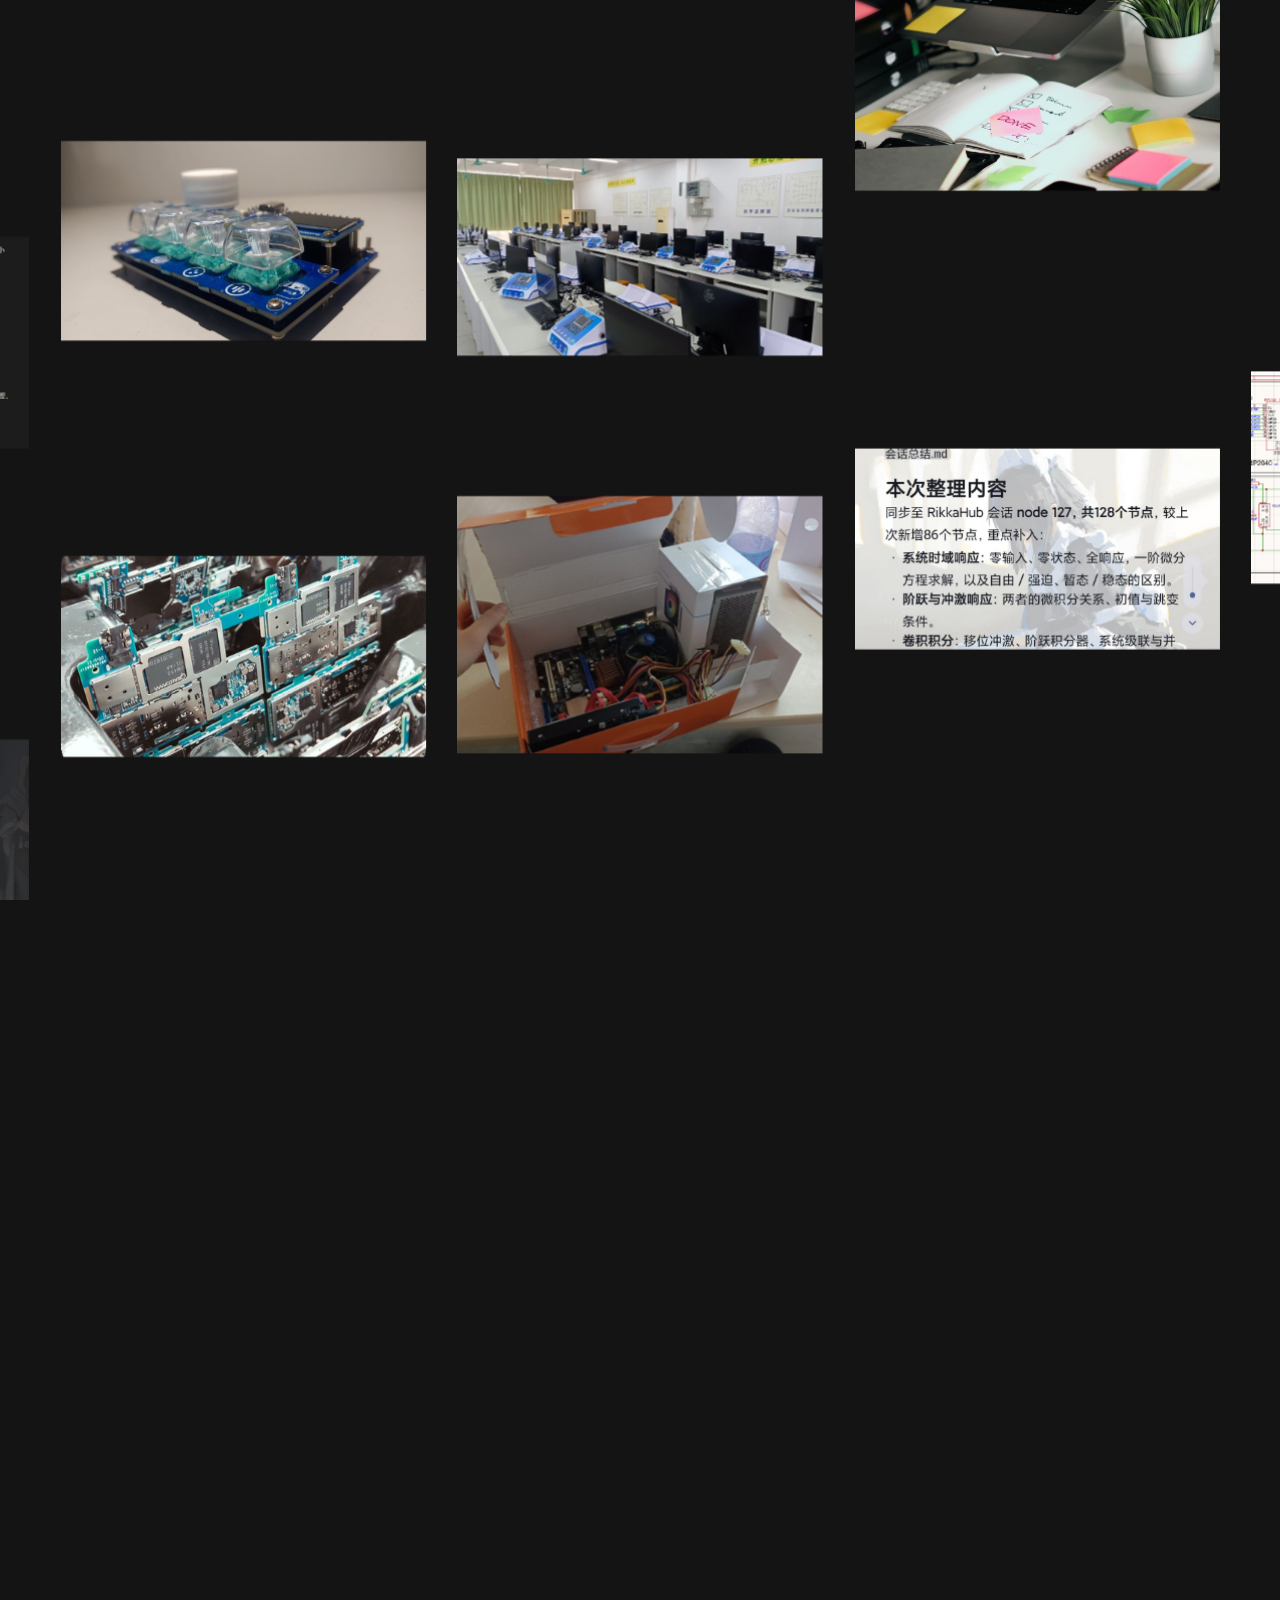
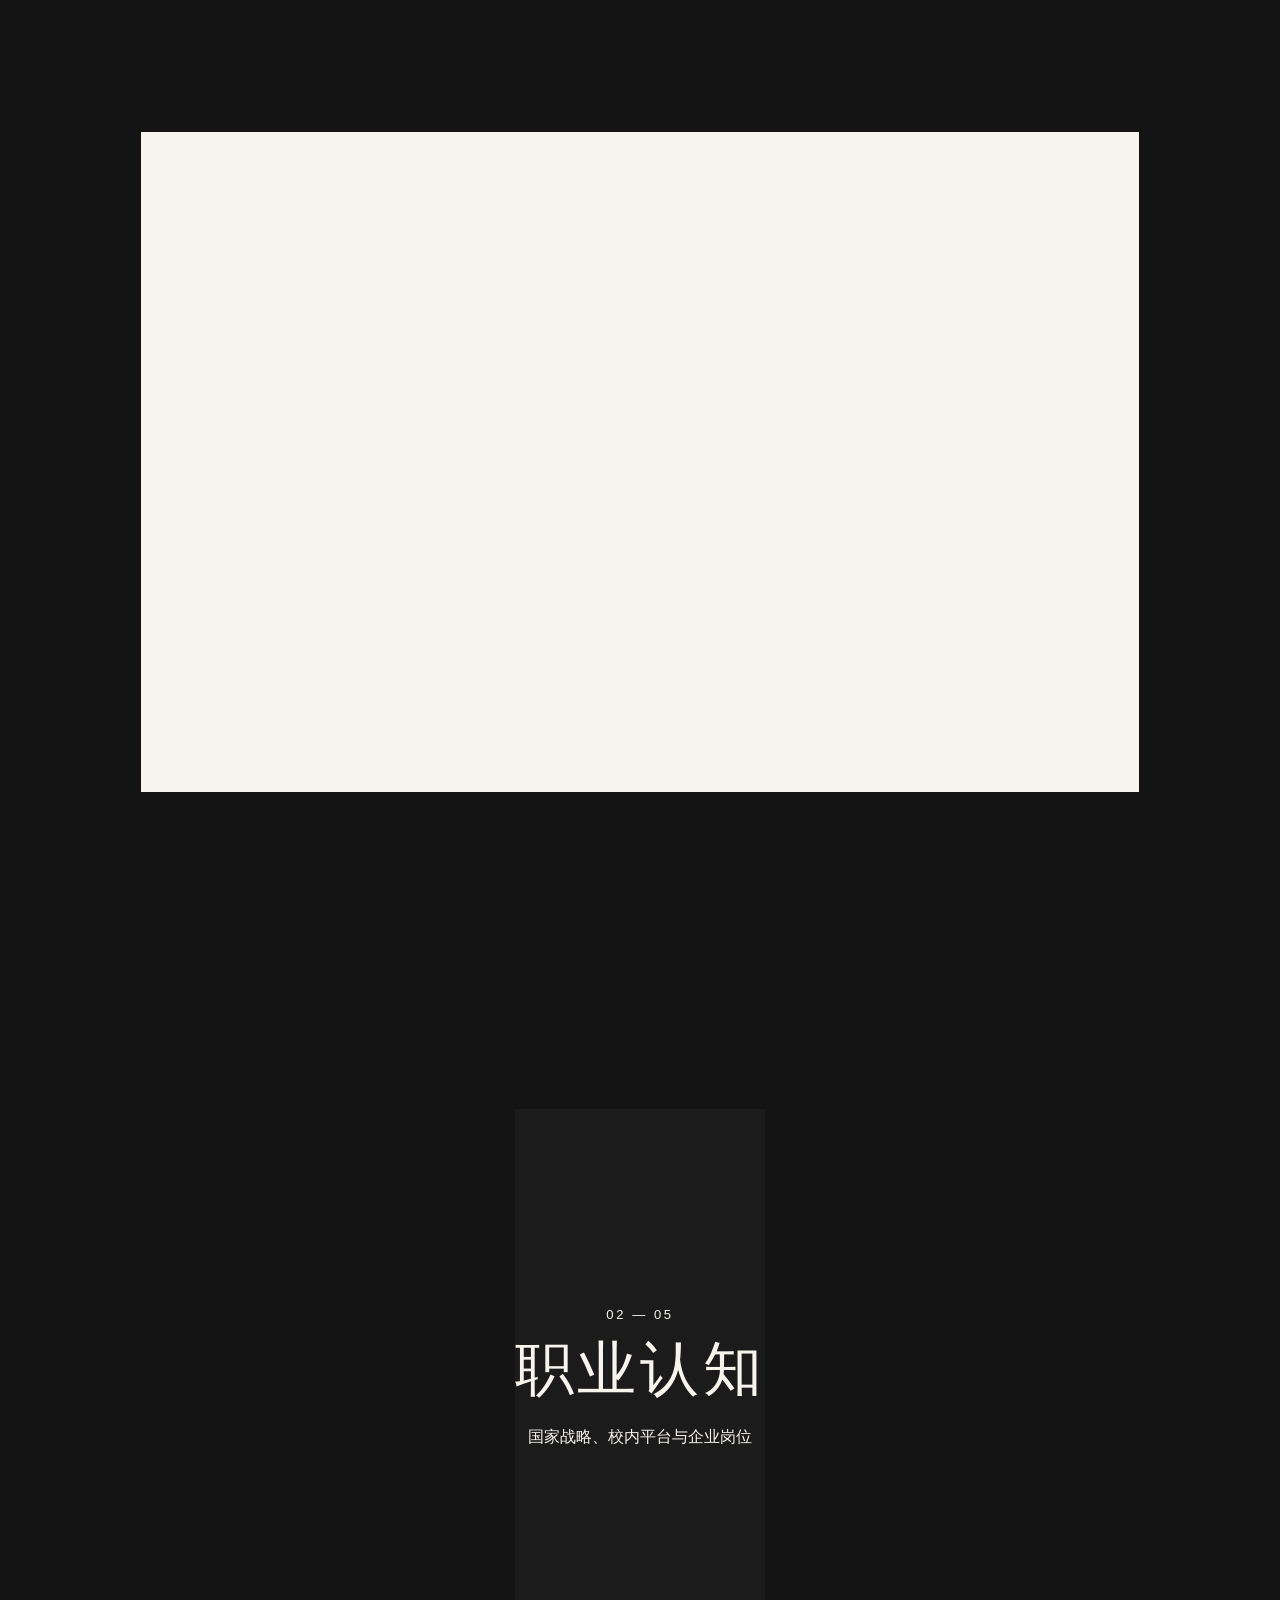
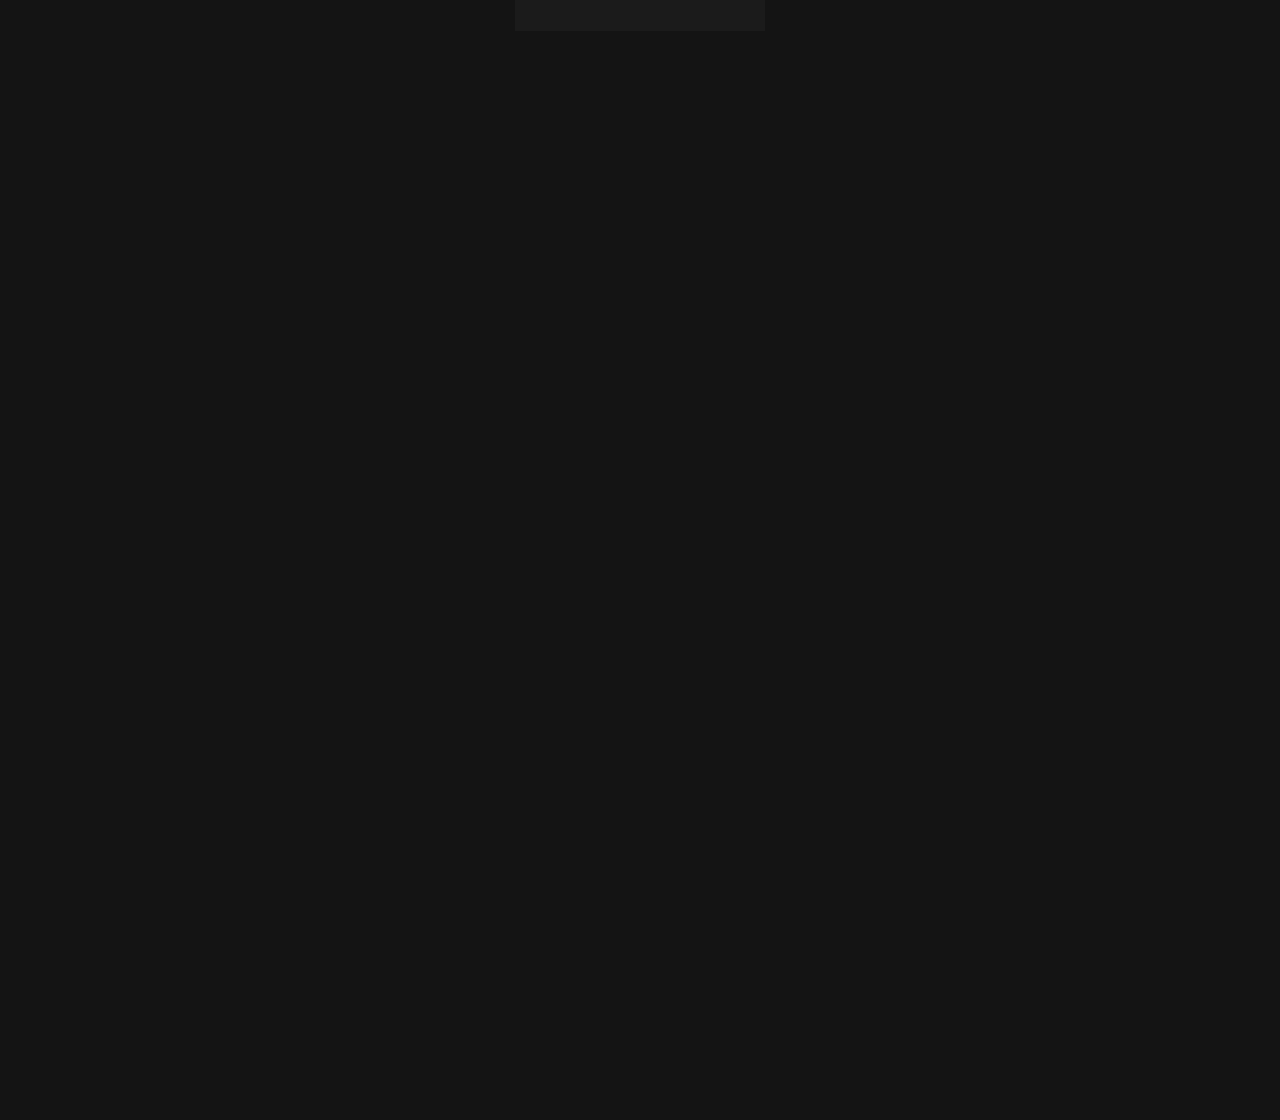
==== index.html @ 6195327e "feat: publish the career plan page Put the static page in its own repository so GitHub Pages can ser" ====
<!DOCTYPE html>
<html lang="zh-CN">
<head>
  <meta charset="utf-8">
  <meta name="viewport" content="width=device-width, initial-scale=1">
  <title>以实干筑基向智能而行</title>
  <link rel="stylesheet" href="vendor/lenis.css">
  <link rel="stylesheet" href="styles.css">
</head>
<body>
  <div class="startup-wall" id="startup-wall" aria-hidden="true"></div>
  <div class="curtain" id="curtain" hidden></div>

  <main id="home" class="home">
    <img class="campus" src="assets/campus.jpg" alt="">
    <div class="campus-shade" aria-hidden="true"></div>

    <p class="slogan" id="slogan"></p>

    <div class="stage" id="stage">
      <div class="card-clip" id="card-clip">
        <div class="card-track" id="card-track"></div>
        <button class="enter" id="enter" type="button">
          <span class="enter-name"><span id="home-name"></span></span>
        </button>
      </div>
    </div>

    <p class="home-sentence" id="home-sentence"></p>
    <p class="home-contest" id="home-contest"></p>
    <p class="home-meta" id="home-meta"></p>

    <div class="switcher">
      <p class="count" id="count"></p>
      <div class="thumbs" id="thumbs"></div>
    </div>
  </main>

  <div id="chapter" class="chapter" hidden>
    <button class="back" id="back" type="button">返回</button>
    <div class="progress" id="progress" aria-hidden="true"></div>
    <div id="beats"></div>
    <nav class="rail" id="rail" aria-label="这一章的页面"></nav>
  </div>

  <button class="side-plus side-prev" id="prev" type="button" aria-label="上一章">
    <span class="plus-arm plus-arm-x"></span>
    <span class="plus-arm plus-arm-y"></span>
  </button>
  <button class="side-plus side-next" id="next" type="button" aria-label="下一章">
    <span class="plus-arm plus-arm-x"></span>
    <span class="plus-arm plus-arm-y"></span>
  </button>
  <div class="dock" id="dock"></div>
  <script src="vendor/gsap.min.js"></script>
  <script src="vendor/ScrollTrigger.min.js"></script>
  <script src="vendor/lenis.min.js"></script>
  <script src="content.js"></script>
  <script src="startup-wall.js"></script>
  <script src="bend-math.js"></script>
  <script src="bend-shader.js"></script>
  <script src="bend-view.js"></script>
  <script src="main.js"></script>
</body>
</html>
---- vendor/lenis.css ----
html.lenis,html.lenis body{height:auto}.lenis.lenis-smooth [data-lenis-prevent]{overscroll-behavior:contain}.lenis.lenis-stopped{overflow:clip}.lenis.lenis-smooth iframe{pointer-events:none}
---- styles.css ----
:root {
  --ink: #1a2330;
  --paper: #f7f4ee;
  --night: #141414;
  --blue: #2678ab;
  --gold: #c4a15a;
  --white: #f7f4ee;
  --serif: "Songti SC", "STSong", "SimSun", "PMingLiU", serif;
  --sans: "PingFang SC", "Microsoft YaHei", "Noto Sans SC", sans-serif;
  --ease-out: cubic-bezier(0.22, 1, 0.36, 1);
  --ease-press: cubic-bezier(0.2, 0, 0, 1);
}

* { box-sizing: border-box; }

html, body {
  scrollbar-width: none;
}

html::-webkit-scrollbar,
body::-webkit-scrollbar {
  display: none;
}

html, body {
  margin: 0;
  background: var(--night);
  color: var(--white);
  font-family: var(--sans);
}

body {
  min-height: 100vh;
  user-select: none;
  -webkit-user-select: none;
}

button, a { font: inherit; color: inherit; }

button {
  background: none;
  border: 0;
  padding: 0;
  cursor: pointer;
}

button:focus-visible,
a:focus-visible {
  outline: 2px solid var(--gold);
  outline-offset: 4px;
}

img { display: block; max-width: 100%; }

body.is-reading-drag, body.is-reading-drag #beats * { cursor: grabbing; }
#beats .sheet img { -webkit-user-drag: none; }

.startup-wall {
  position: fixed;
  inset: 0;
  z-index: 26;
  overflow: hidden;
  background: var(--night);
  pointer-events: auto;
}

.startup-wall[hidden] { display: none; }

.startup-wall-stage {
  position: absolute;
  inset: 0;
  visibility: hidden;
  transform-origin: 50% 50%;
  will-change: transform;
}

.startup-wall-column {
  position: absolute;
  top: 0;
  height: 100%;
  will-change: transform;
}

.startup-wall-photo {
  position: absolute;
  overflow: hidden;
  margin: 0;
  background: #1b1b1b;
  /* 不加 will-change：提升合成层会按小布局尺寸栅格化，放大数倍后发虚。 */
}

.startup-wall-photo img {
  width: 100%;
  height: 100%;
  display: block;
  object-fit: cover;
  object-position: center;
}

.startup-wall.is-fading {
  pointer-events: none;
}

.curtain {
  position: fixed;
  inset: 0;
  z-index: 40;
  background: var(--night);
  transform-origin: top;
  pointer-events: none;
}

.chapter-turn {
  position: fixed;
  left: 0;
  top: 0;
  z-index: 30;
  overflow: hidden;
  pointer-events: none;
}

.chapter-turn-slot {
  position: absolute;
  inset: 0;
  overflow: hidden;
  will-change: clip-path;
}

.chapter-turn-slot img {
  position: absolute;
  left: 0;
  top: 0;
  max-width: none;
  transform-origin: 0 0;
}

.chapter.is-turning .rail,
.chapter.is-turning .back {
  pointer-events: none;
}

.expand-layer {
  position: fixed;
  inset: 0;
  z-index: 30;
  pointer-events: none;
}

.expand-layer img {
  position: fixed;
  max-width: none;
  object-fit: cover;
  will-change: transform;
  backface-visibility: hidden;
}

.chapter .back,
.chapter .rail {
  opacity: 0;
}

.chapter.is-open .back {
  opacity: 1;
  transition: opacity 0.3s ease;
}

.chapter.is-open.is-intro-overlay .back,
.chapter.is-open.is-intro-overlay .opener-copy {
  z-index: 28;
}

/* 翻章时由覆盖层同步呈现返回按钮，真实按钮撤层后直接接替。 */
.chapter.is-open.is-turning .back {
  visibility: hidden;
  transition: none;
}

.chapter.is-open .rail {
  opacity: 0;
  pointer-events: none;
  transition: opacity 0.3s ease;
}

.chapter.is-open .rail.is-on {
  opacity: 1;
  pointer-events: auto;
}

.chapter .rail.is-suppressed {
  visibility: hidden !important;
  opacity: 0;
  pointer-events: none;
  transition: none;
}

.home {
  position: relative;
  height: 100vh;
  display: grid;
  grid-template-rows: auto minmax(0, 1fr) auto auto auto auto;
  justify-items: center;
  align-items: center;
  overflow: hidden;
  padding: 28px 24px 22px;
}

.campus,
.campus-shade {
  position: absolute;
  inset: 0;
  width: 100%;
  height: 100%;
}

.campus {
  object-fit: cover;
  object-position: center;
  filter: brightness(0.46) saturate(0.82);
}

.campus-shade {
  background:
    radial-gradient(ellipse at center, rgba(8, 12, 16, 0.15), rgba(8, 12, 16, 0.45) 70%),
    linear-gradient(to top, rgba(8, 12, 16, 0.55), transparent 32%);
}

.slogan,
.home-sentence,
.home-meta,
.switcher,
.stage {
  position: relative;
  z-index: 1;
}

.slogan {
  margin: 0 0 18px;
  font-size: 13px;
  letter-spacing: 0.28em;
  text-indent: 0.28em;
}

.stage {
  width: min(96vw, 1480px);
  max-height: 100%;
  display: grid;
  grid-template-columns: minmax(0, 1fr);
  align-items: center;
}

.side-plus {
  display: none;
  position: fixed;
  top: 50%;
  z-index: 32;
  width: 44px;
  height: 44px;
  margin-top: -22px;
}

.side-plus.is-on { display: block; }
.side-prev { left: 25%; margin-left: -22px; }
.side-next { left: 75%; margin-left: -22px; }

.plus-arm {
  position: absolute;
  left: 50%;
  top: 50%;
  background: #fff;
  box-shadow: 0 0 6px rgba(0, 0, 0, 0.35);
  transform-origin: center center;
}

.plus-arm-x {
  width: 16px;
  height: 1.5px;
  margin-left: -8px;
  margin-top: -0.75px;
  transform: scaleX(0);
}

.plus-arm-y {
  width: 1.5px;
  height: 16px;
  margin-left: -0.75px;
  margin-top: -8px;
  transform: scaleY(0);
}

.dock {
  display: none;
  position: fixed;
  right: 24px;
  bottom: 22px;
  z-index: 28;
  gap: 8px;
  align-items: center;
}

.dock.is-on { display: flex; }

.dock-flight {
  position: fixed;
  z-index: 34;
  pointer-events: none;
  margin: 0;
}

.dock.is-on { z-index: 34; }

.dock-gap,
.dock-card {
  width: 64px;
  height: 42px;
  flex: none;
}

.dock-card {
  overflow: hidden;
  background: #1b1b1b;
  opacity: 1;
  transition: scale 0.22s var(--ease-out);
}

.dock.is-intro .dock-card {
  transition: none;
}

.dock-frame {
  position: absolute;
  left: 0;
  top: 0;
  z-index: 2;
  box-shadow: 0 0 0 1.5px var(--gold);
  pointer-events: none;
}

.dock-card:hover {
  scale: 1.06;
}

.dock-flight.is-current {
  box-shadow: 0 0 0 1.5px var(--gold);
}

.dock-card img {
  width: 100%;
  height: 100%;
  object-fit: cover;
}

.flight {
  position: fixed;
  inset: 0;
  z-index: 24;
  pointer-events: none;
}

.rise-hero {
  position: fixed;
  left: 0;
  top: 0;
  width: 100%;
  height: 100%;
  object-fit: cover;
  z-index: 24;
}

.flight-card {
  position: fixed;
  z-index: 28;
  margin: 0;
  flex: none;
  overflow: hidden;
  pointer-events: none;
}
.photo-card,
.card-clip {
  cursor: default;
}

.plus:active { transform: scale(0.96); }

.card-clip {
  position: relative;
  height: min(58vh, 540px);
  overflow: hidden;
  cursor: default;
}

.card-track {
  position: absolute;
  top: 0;
  left: 0;
  height: 100%;
  display: flex;
  gap: 36px;
  will-change: transform;
  cursor: default;
}

.photo-card {
  position: relative;
  flex: 0 0 250px;
  height: 100%;
  margin: 0;
  overflow: hidden;
  cursor: default;
  background: #1b1b1b;
}

.photo-card.flight-card {
  position: fixed;
  flex: none;
  z-index: 28;
}

.photo-card img {
  position: absolute;
  top: 0;
  left: 0;
  height: 100%;
  width: 240%;
  max-width: none;
  object-fit: cover;
  object-position: left center;
  pointer-events: none;
  user-select: none;
  -webkit-user-drag: none;
  will-change: transform;
}

.enter {
  position: absolute;
  z-index: 2;
  left: 50%;
  top: 0;
  width: 250px;
  height: 100%;
  transform: translateX(-50%);
  cursor: default;
}

.enter-name { display: none; }

.enter-name span {
  display: block;
  font-family: var(--serif);
  font-size: clamp(34px, 3.4vw, 56px);
  font-weight: 500;
  letter-spacing: 0.12em;
  line-height: 1;
  white-space: nowrap;
}

.home-sentence,
.home-contest,
.home-meta {
  margin: 0;
  text-align: center;
}

.sentence-strip {
  display: block;
  transition: transform 0.48s var(--ease-out);
}

.sentence-strip > span {
  display: block;
  height: 1.5em;
  line-height: 1.5;
  white-space: nowrap;
}

.home-sentence {
  height: 1.5em;
  overflow: hidden;
  max-width: 100%;
  margin-top: 14px;
  font-size: 16px;
  letter-spacing: 0.04em;
}

.home-contest,
.home-meta {
  margin-top: 6px;
  font-size: 13px;
  letter-spacing: 0.06em;
  opacity: 0.86;
}

.switcher {
  display: flex;
  flex-direction: column;
  align-items: center;
  gap: 10px;
  margin-top: 14px;
}

.count {
  display: inline-flex;
  align-items: center;
  margin: 0;
  font-variant-numeric: tabular-nums;
  letter-spacing: 0.18em;
  font-size: 13px;
  line-height: 1;
}

.count-roll {
  height: 1em;
  overflow: hidden;
  line-height: 1;
}

.count-strip {
  display: block;
  line-height: 1;
  transition: transform 0.48s var(--ease-out);
}

.count-strip span {
  display: block;
  height: 1em;
  line-height: 1;
}

.count-suffix { white-space: pre; }

.thumbs {
  position: relative;
  display: none;
  gap: 8px;
  padding-bottom: 10px;
}

.thumbs button {
  width: 72px;
  height: 40px;
  overflow: hidden;
  opacity: 0.55;
  transition: opacity 200ms linear;
}

.thumbs button[aria-current="true"] { opacity: 1; }

.thumbs img {
  width: 100%;
  height: 100%;
  object-fit: cover;
}

.thumb-mark {
  position: absolute;
  left: 0;
  bottom: 0;
  width: 72px;
  height: 2px;
  background: var(--gold);
  transform: translateX(0);
  transition: transform 320ms var(--ease-out);
}

.chapter { background: var(--night); }

.chapter[hidden],
.home[hidden],
.curtain[hidden] { display: none; }

.back {
  position: fixed;
  z-index: 5;
  top: 22px;
  left: 28px;
  font-size: 14px;
  letter-spacing: 0.12em;
  min-width: 44px;
  min-height: 44px;
  display: inline-flex;
  align-items: center;
  padding: 6px 10px 6px 0;
  text-shadow: 0 1px 8px rgba(0, 0, 0, 0.55);
}

.progress {
  position: fixed;
  z-index: 5;
  top: 0;
  left: 0;
  width: 3px;
  height: 100vh;
  background: var(--gold);
  transform: scaleY(0);
  transform-origin: top;
}

.opener { height: 180vh; }

.opener-sticky {
  position: sticky;
  top: 0;
  height: 100vh;
  overflow: hidden;
}

.opener-photo {
  position: absolute;
  inset: 0;
  width: 100%;
  height: 100%;
  object-fit: cover;
  transform-origin: 60% 50%;
}

.opener-copy {
  position: absolute;
  left: 50%;
  top: 50%;
  width: min(640px, 82vw);
  text-align: center;
  pointer-events: none;
  transform: translate(-50%, -50%);
}

.opener-copy.is-ink,
.opener.is-ink {
  color: var(--ink);
}

.opener-copy.is-ink .opener-index,
.opener-copy.is-ink h1,
.opener-copy.is-ink .opener-reveal > p:last-child,
.opener.is-ink .opener-index,
.opener.is-ink h1,
.opener.is-ink .opener-reveal > p:last-child {
  color: var(--ink);
  text-shadow: none;
}

.opener-reveal {
  position: relative;
  opacity: 0;
}

.opener-reveal.is-shown,
.next-card .opener-reveal { opacity: 1; }

.opener-index {
  position: absolute;
  left: 0;
  bottom: calc(100% + 18px);
  width: 100%;
  margin: 0;
  letter-spacing: 0.2em;
  font-size: 13px;
  line-height: 1;
  text-align: center;
  text-shadow: 0 2px 16px rgba(0, 0, 0, 0.4);
}

.opener-copy h1 {
  margin: 0;
  font-family: var(--serif);
  font-size: clamp(42px, 4.6vw, 68px);
  font-weight: 500;
  letter-spacing: 0.06em;
  line-height: 1.05;
  text-shadow: 0 2px 18px rgba(0, 0, 0, 0.45), 0 0 3px rgba(0, 0, 0, 0.32);
}

.opener-copy .opener-reveal > p:last-child {
  position: absolute;
  left: 0;
  top: calc(100% + 22px);
  width: 100%;
  margin: 0;
  font-size: 16px;
  line-height: 1.7;
  text-align: center;
  text-shadow: 0 2px 16px rgba(0, 0, 0, 0.4);
}

.next-copy .opener-index,
.next-copy h1,
.next-copy .opener-reveal > p:last-child {
  text-shadow: none;
}

.sheet {
  min-height: 100vh;
  display: grid;
  place-items: center;
  padding: 72px 11vw 88px;
}

.paper {
  width: min(1040px, 100%);
  min-height: min(58vh, 620px);
  padding: 36px 40px 32px;
  background: var(--paper);
  color: var(--ink);
}

.paper-body {
  opacity: 0;
  transform: translateY(42px);
}

.paper-kicker {
  margin: 0;
  color: var(--blue);
  letter-spacing: 0.18em;
  font-size: 12px;
}

.paper h2 {
  margin: 8px 0 16px;
  font-family: var(--serif);
  font-size: clamp(26px, 2.4vw, 36px);
  font-weight: 600;
  line-height: 1.35;
}

.lede, .note, .quote p, .item p, .metric p, .role p {
  margin: 0;
  font-size: 16px;
  line-height: 1.7;
}

.lede { margin-bottom: 16px; }

.quote {
  margin: 0 0 16px;
  padding-left: 14px;
  border-left: 2px solid var(--gold);
}

.quote cite {
  display: block;
  margin-top: 6px;
  font-style: normal;
  font-size: 13px;
  letter-spacing: 0.04em;
  color: #5c6570;
}

.list, .metrics, .gallery {
  display: grid;
  grid-template-columns: repeat(3, 1fr);
  gap: 18px 22px;
  margin: 8px 0 16px;
}

.list.two, .metrics.two { grid-template-columns: repeat(2, 1fr); }
.list.four { grid-template-columns: repeat(4, 1fr); }
.gallery.two { grid-template-columns: 1.2fr 1fr; }

.split {
  display: grid;
  grid-template-columns: 1fr 1fr;
  gap: 18px 22px;
  align-items: center;
  margin: 8px 0 16px;
}

.split.is-right > figure { order: 2; }
.split.is-right > .split-copy { order: 1; }

.split figure {
  margin: 0;
}

.split figure img {
  width: 100%;
  height: 320px;
  object-fit: cover;
}

.split figure.is-shot img {
  object-fit: contain;
  background: #fff;
  padding: 10px;
}

.split figure.is-stack {
  display: flex;
  flex-direction: column;
  justify-content: center;
  gap: 10px;
  height: 320px;
  padding: 10px;
  background: #fff;
}

.split figure.is-stack img {
  height: calc((300px - 10px) / 2);
  padding: 0;
  object-fit: contain;
  background: #fff;
}

.split-copy p {
  margin: 0;
  font-size: 16px;
  line-height: 1.7;
}

.split-copy p + p {
  margin-top: 10px;
}

.split-copy cite {
  display: block;
  margin-top: 10px;
  font-style: normal;
  font-size: 13px;
  letter-spacing: 0.04em;
  color: #5c6570;
}

.item h3, .metric h3, .role strong {
  margin: 0 0 6px;
  font-size: 16px;
  font-weight: 650;
}

.item .n {
  display: block;
  margin-bottom: 6px;
  color: var(--blue);
  letter-spacing: 0.14em;
  font-size: 12px;
}

.metric strong {
  display: block;
  font-family: var(--serif);
  font-size: 56px;
  font-weight: 500;
  line-height: 1;
  color: var(--blue);
  font-variant-numeric: tabular-nums;
}

.metric h3 { margin-top: 8px; }

.gallery figure { margin: 0; }

.gallery img,
.solo img,
.close-photo {
  width: 100%;
  height: 168px;
  object-fit: cover;
}

.is-shot img {
  object-fit: contain;
  background: #fff;
}

.gallery.is-tall img {
  height: 220px;
}

.gallery figcaption, .solo figcaption {
  margin-top: 6px;
  font-size: 13px;
  color: #5c6570;
}

.solo { margin: 8px 0 16px; }

.note + .note { margin-top: 8px; }

.role {
  margin-bottom: 16px;
}

.role strong {
  font-family: var(--serif);
  font-size: 28px;
  font-weight: 600;
}

.role p { margin-top: 6px; }

.end {
  min-height: 100vh;
  display: grid;
  place-items: center;
  text-align: center;
  padding: 48px 24px;
  background: var(--night);
}

#next-project.end {
  height: 200vh;
  padding: 0;
  display: block;
}

.next-sticky {
  position: sticky;
  top: 0;
  width: 100%;
  height: 100vh;
  display: grid;
  place-items: center;
  overflow: hidden;
}

.next-card {
  position: relative;
  width: 250px;
  height: min(58vh, 540px);
  overflow: visible;
  color: inherit;
  background: #1b1b1b;
}

.next-window {
  position: absolute;
  inset: 0;
  overflow: hidden;
}

.next-window img {
  position: absolute;
  max-width: none;
  object-fit: cover;
  object-position: center center;
}

.next-copy { pointer-events: none; }

.title-pin {
  position: fixed;
  z-index: 35;
  margin: 0;
  inset: auto;
  transform: none;
}

.close-paper {
  width: min(1040px, 100%);
  background: var(--paper);
  color: var(--ink);
  text-align: left;
}

.close-paper .paper-body {
  display: grid;
  grid-template-columns: 1.1fr 0.9fr;
  min-height: 100%;
}

.close-copy { padding: 40px 36px; }

.close-copy h2 {
  margin: 0 0 12px;
  font-family: var(--serif);
  font-size: 36px;
  font-weight: 600;
  line-height: 1.3;
}

.close-words {
  display: flex;
  gap: 18px;
  margin: 22px 0;
  padding: 0;
  list-style: none;
  color: var(--blue);
  letter-spacing: 0.08em;
}

.close-photo {
  height: 100%;
  min-height: 320px;
}

.rail {
  position: fixed;
  z-index: 5;
  top: 50%;
  right: 22px;
  display: flex;
  flex-direction: column;
  gap: 6px;
  transform: translateY(-50%);
  max-height: 70vh;
  overflow: auto;
}

.rail button {
  width: 46px;
  height: 28px;
  overflow: hidden;
  opacity: 0.5;
  background: #2a2a2a;
}

.rail button[aria-current="true"] { opacity: 1; outline: 1px solid var(--gold); }

.rail { gap: 0; overflow: hidden; }
.rail button { position: relative; flex: none; background: var(--night); }
.rail button[aria-current="true"] { outline: none; box-shadow: inset 2px 0 var(--gold); }
.rail-page { position: absolute; left: 0; top: 0; z-index: 0; transform-origin: top left; pointer-events: none; text-align: left; }
.rail button::after { content: ""; position: absolute; inset: 0; z-index: 1; }
.rail-page .paper-body { opacity: 1 !important; transform: none !important; }
.rail-page span { display: initial; font-size: inherit; }
.rail-page .item .n { display: block; font-size: 12px; }
.rail-page img { max-width: 100%; }

.rail span {
  display: grid;
  place-items: center;
  width: 100%;
  height: 100%;
  font-size: 11px;
  letter-spacing: 0.04em;
}

@media (max-width: 800px) {
  .stage { width: min(92vw, 1080px); grid-template-columns: minmax(0, 1fr); }
  .photo-card { flex-basis: 46vw; }
  .enter { width: 46vw; }
  .next-card { width: min(250px, 46vw); }
  .list, .list.two, .list.four, .metrics, .metrics.two, .gallery, .gallery.two, .split, .close-paper .paper-body { grid-template-columns: 1fr; }
  .split.is-right > figure, .split.is-right > .split-copy { order: initial; }
  .paper { padding: 24px 18px; }
  .rail { right: 6px; }
  .side-prev { left: 12%; }
  .side-next { left: 88%; }
  .dock { right: 14px; gap: 6px; }
  .dock-gap, .dock-card { width: 54px; height: 36px; }
}

#bend-host {
  display: block;
  width: 100%;
  pointer-events: none;
}

#bend-reading {
  width: 100%;
  pointer-events: auto;
}

#bend-reading.is-file-images img[data-bend-source],
#bend-reading.is-file-images .next-window img {
  visibility: hidden;
}

#bend-photos {
  position: fixed;
  inset: 0;
  z-index: 6;
  pointer-events: none;
}

#bend-photos img[data-bend-copy] {
  position: absolute;
  left: -100vw;
  top: 0;
  max-width: none;
  max-height: none;
  margin: 0;
  pointer-events: auto;
}

#bend-photos .bend-next-copy {
  position: absolute;
  inset: auto;
  left: -100vw;
  top: 0;
  margin: 0;
  overflow: hidden;
  pointer-events: auto;
}

#bend-photos .bend-next-title {
  position: absolute;
  margin: 0;
  transform: none;
  pointer-events: none;
}

#bend-mask {
  position: fixed;
  left: 0;
  right: 0;
  z-index: 3;
  background: var(--night);
  pointer-events: none;
}

#bend-output {
  position: fixed;
  inset: 0;
  z-index: 4;
  width: 100%;
  height: 100%;
  pointer-events: none;
}

#bend-mask[hidden],
#bend-output[hidden] {
  display: none;
}

@media (prefers-reduced-motion: reduce) {
  .opener { height: 100vh; }
  .thumb-mark, .plus, .thumbs button, .count-strip, .plus-arm, .dock-card { transition: none; }
  .dock-card:hover { scale: 1; }
  .campus { transform: none; }
  .paper-body { opacity: 1; transform: none; }
}
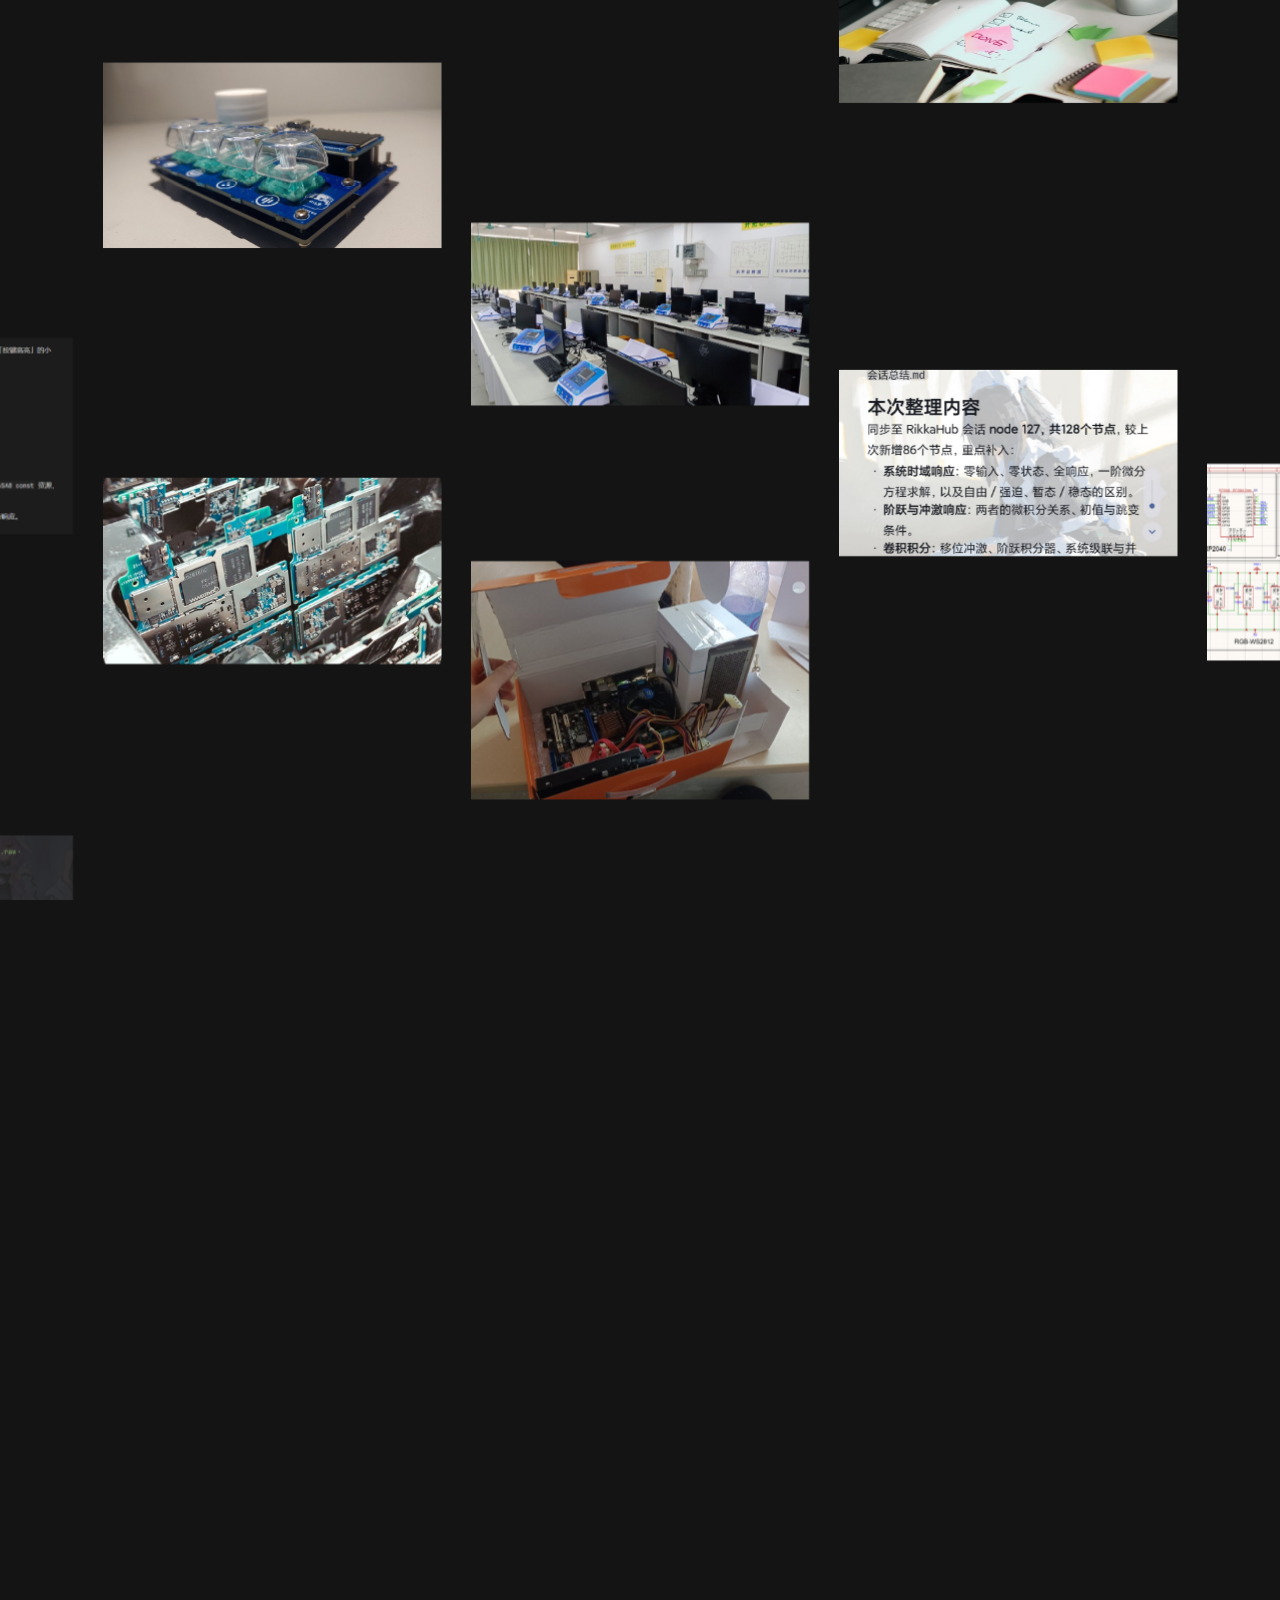
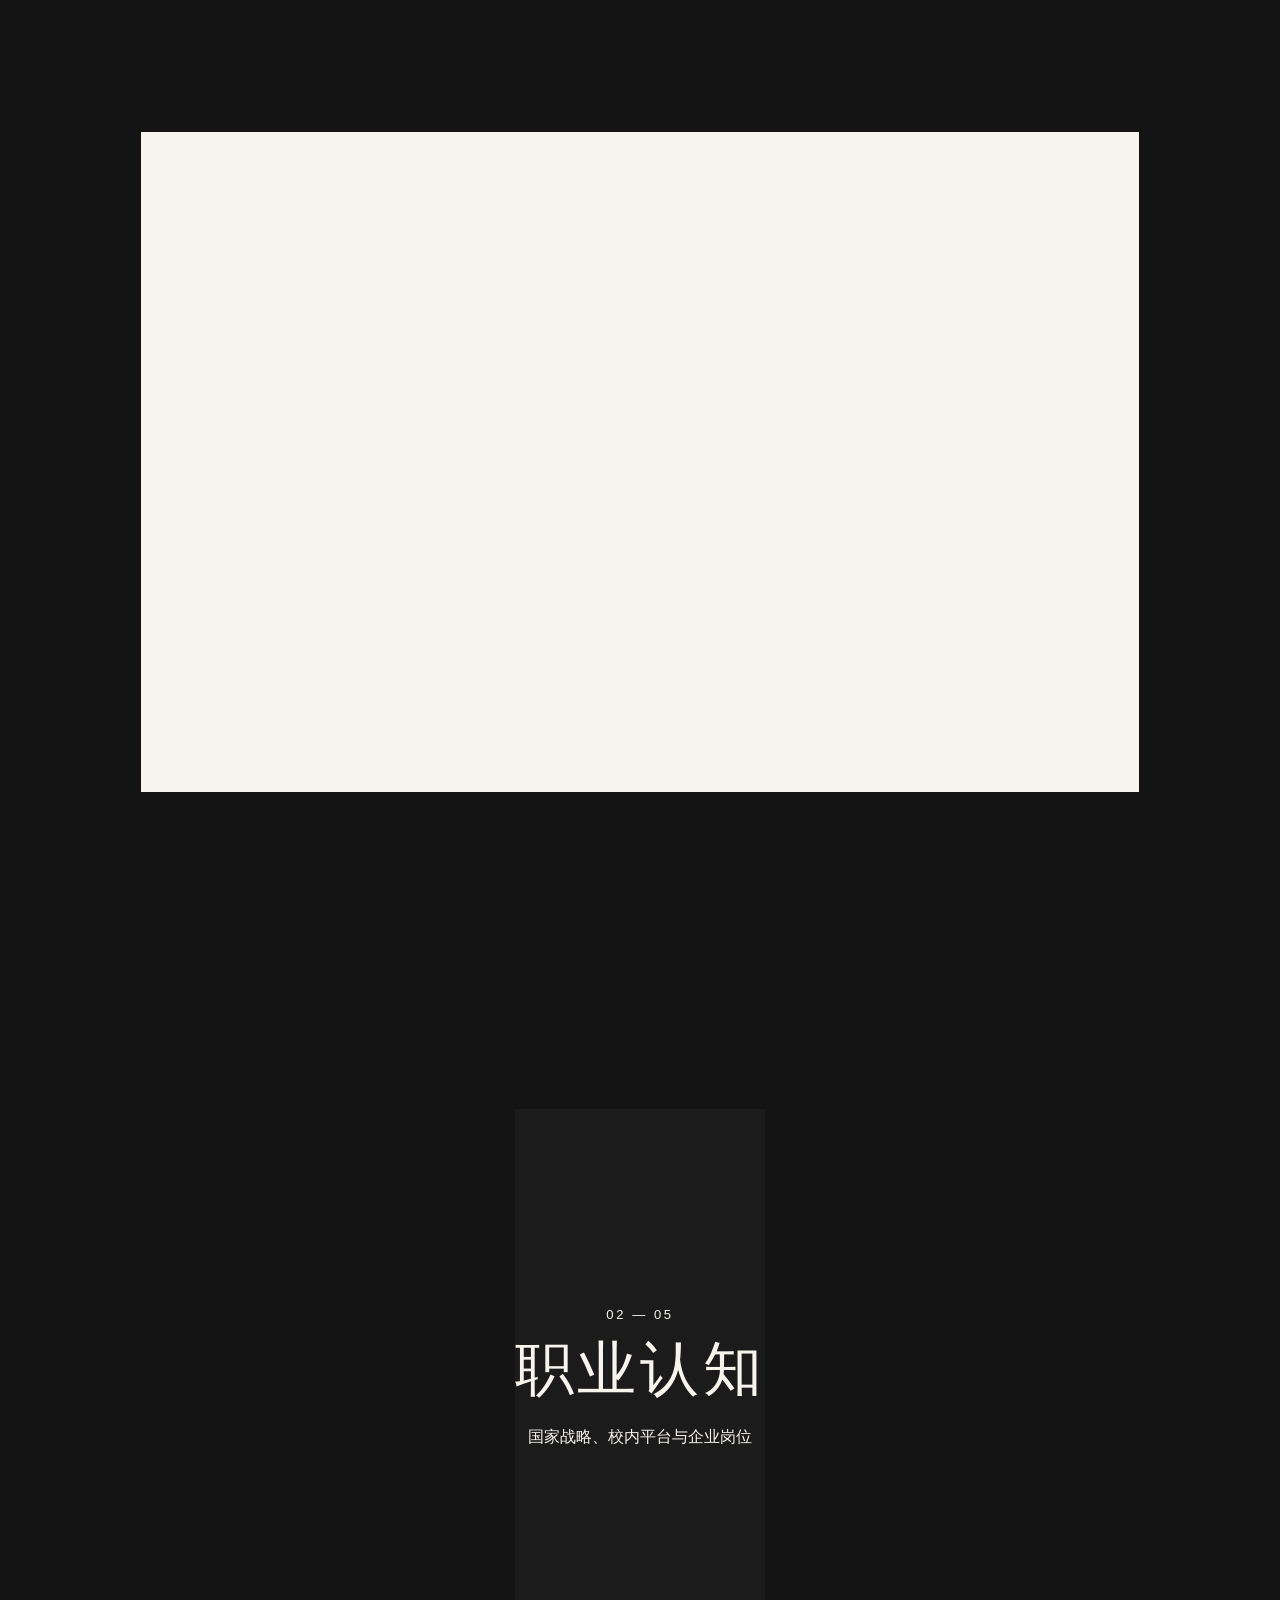
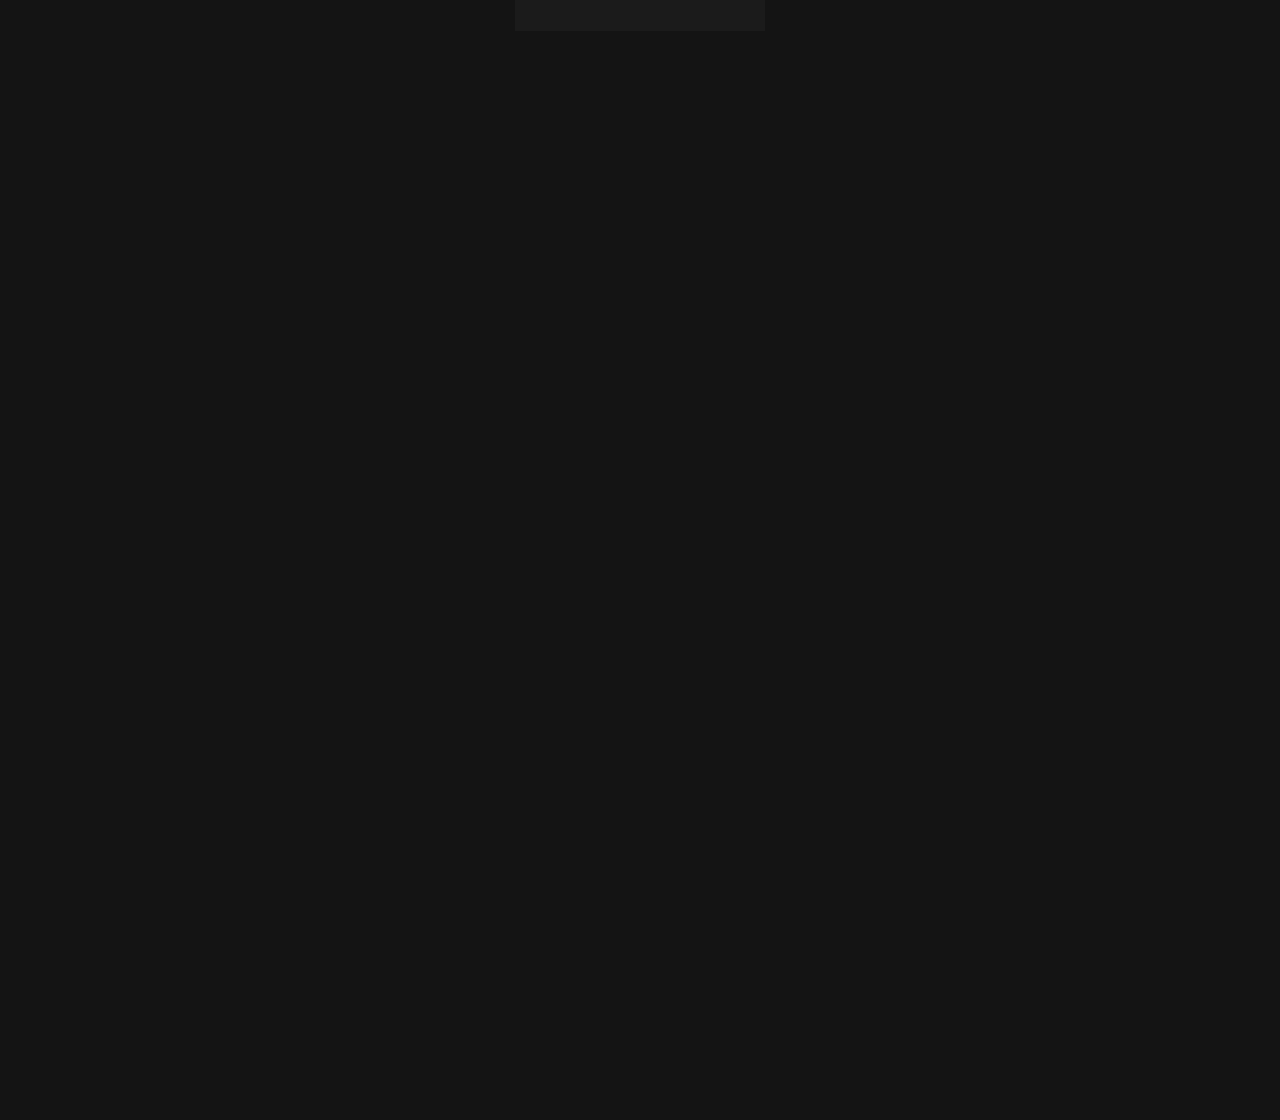
==== commit 7477e323: "feat: add animated ASCII title and cloth prototype Co-authored-by: Cursor <cursoragent@cursor.com>" ====
--- a/index.html
+++ b/index.html
@@ -60,6 +60,7 @@
   <script src="bend-math.js"></script>
   <script src="bend-shader.js"></script>
   <script src="bend-view.js"></script>
+  <script src="ascii-title-sweep.js"></script>
   <script src="main.js"></script>
 </body>
 </html>
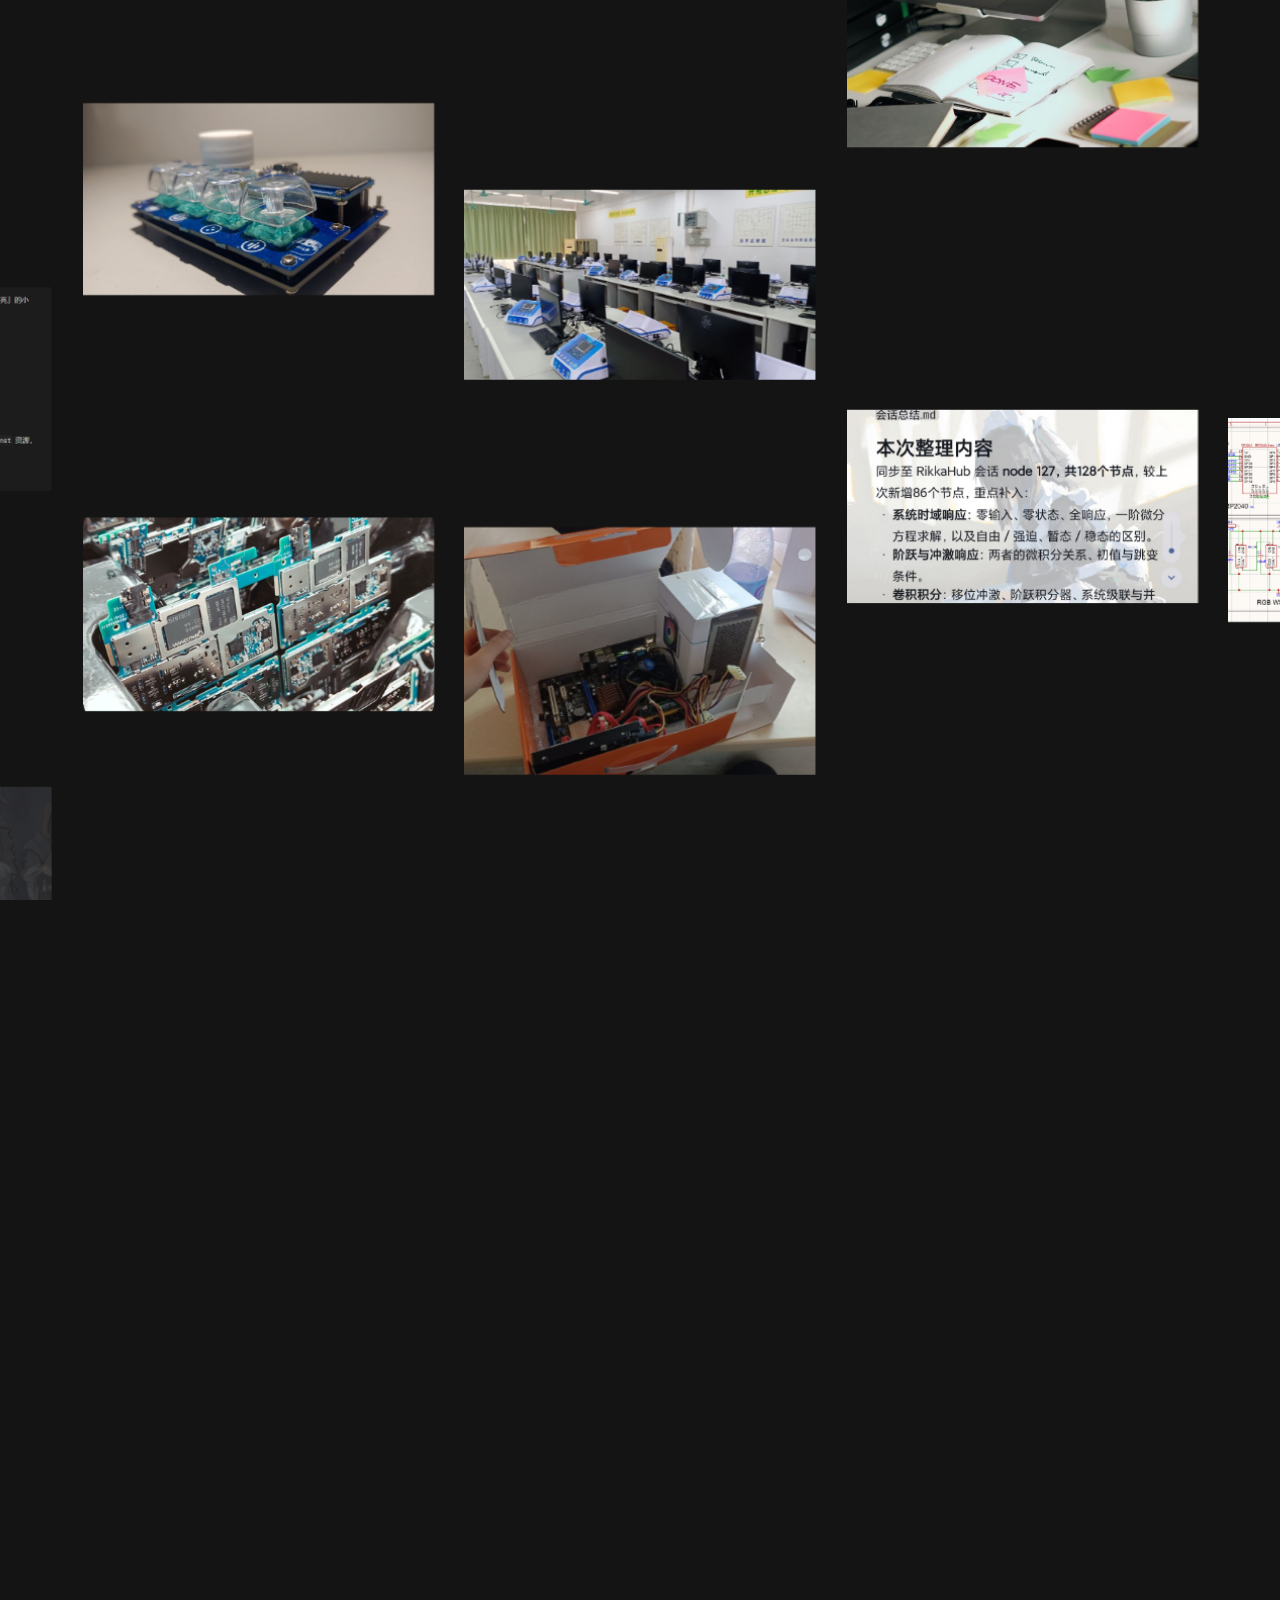
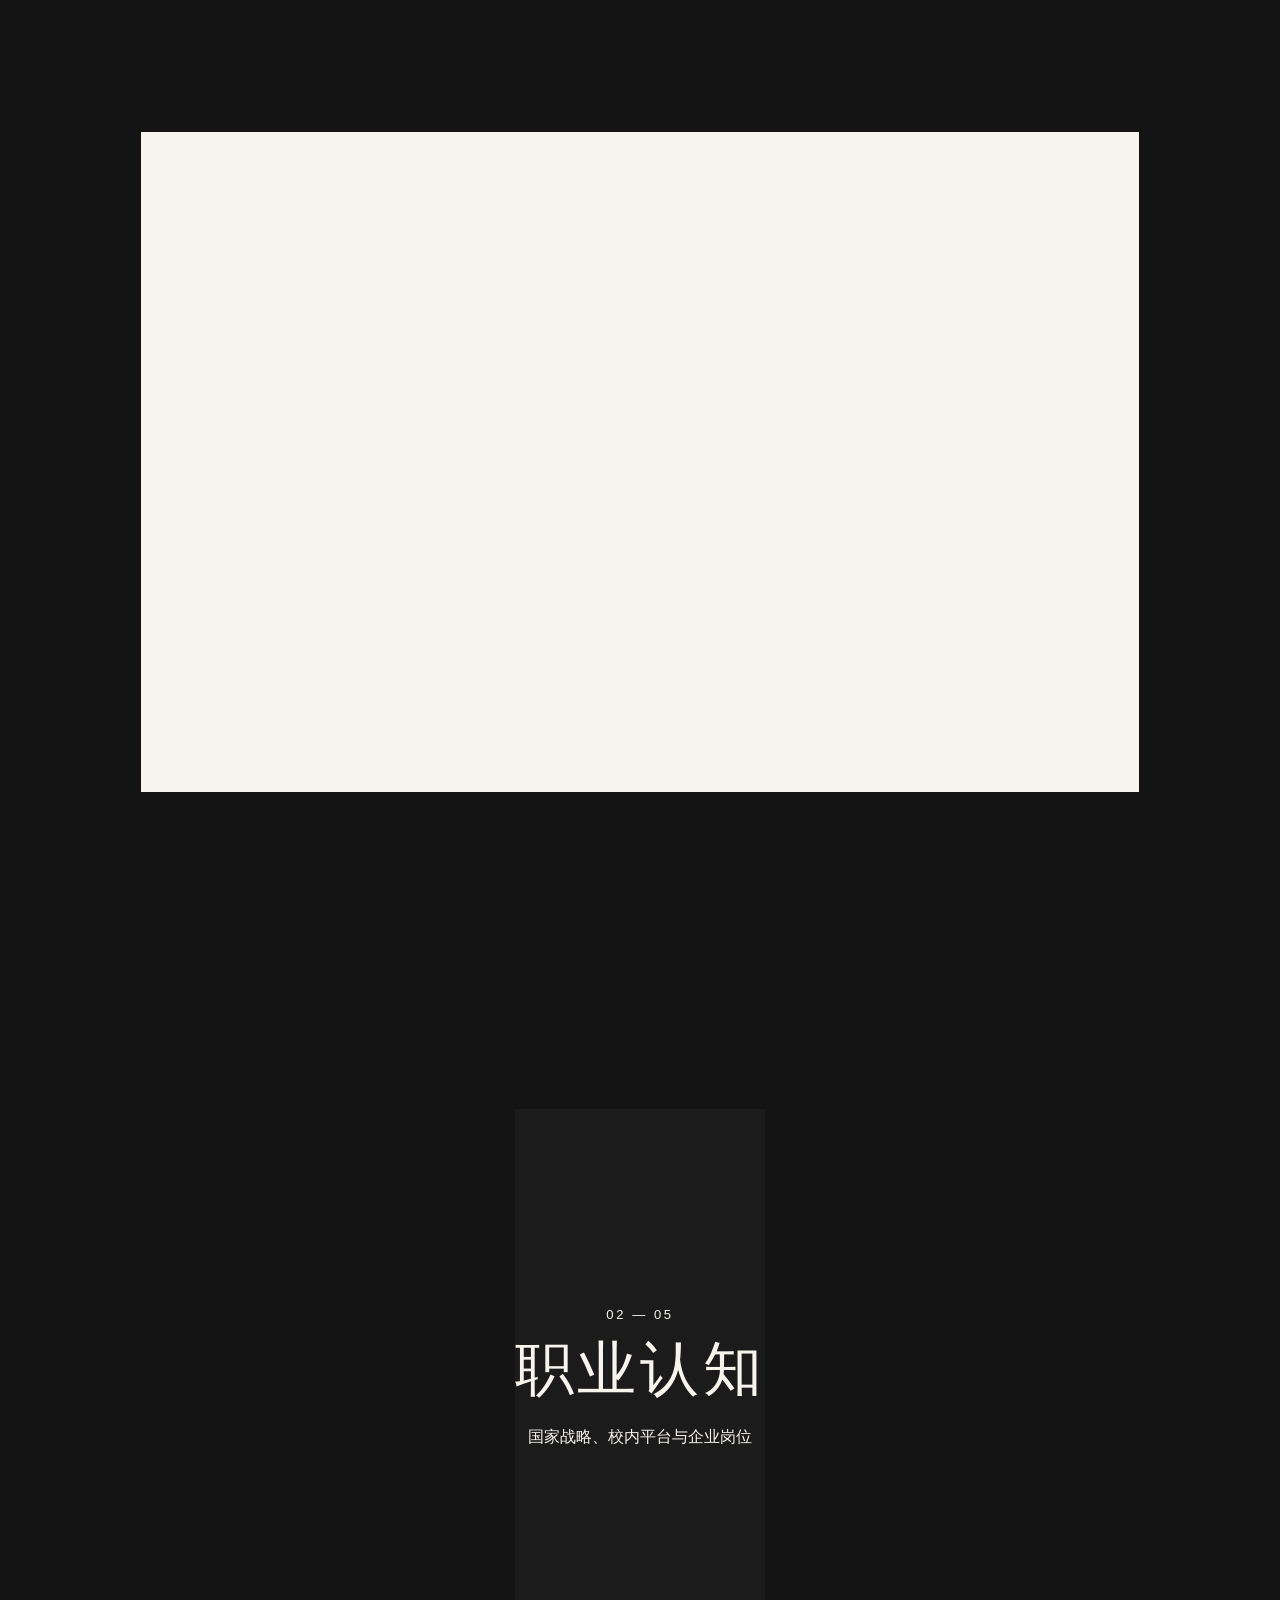
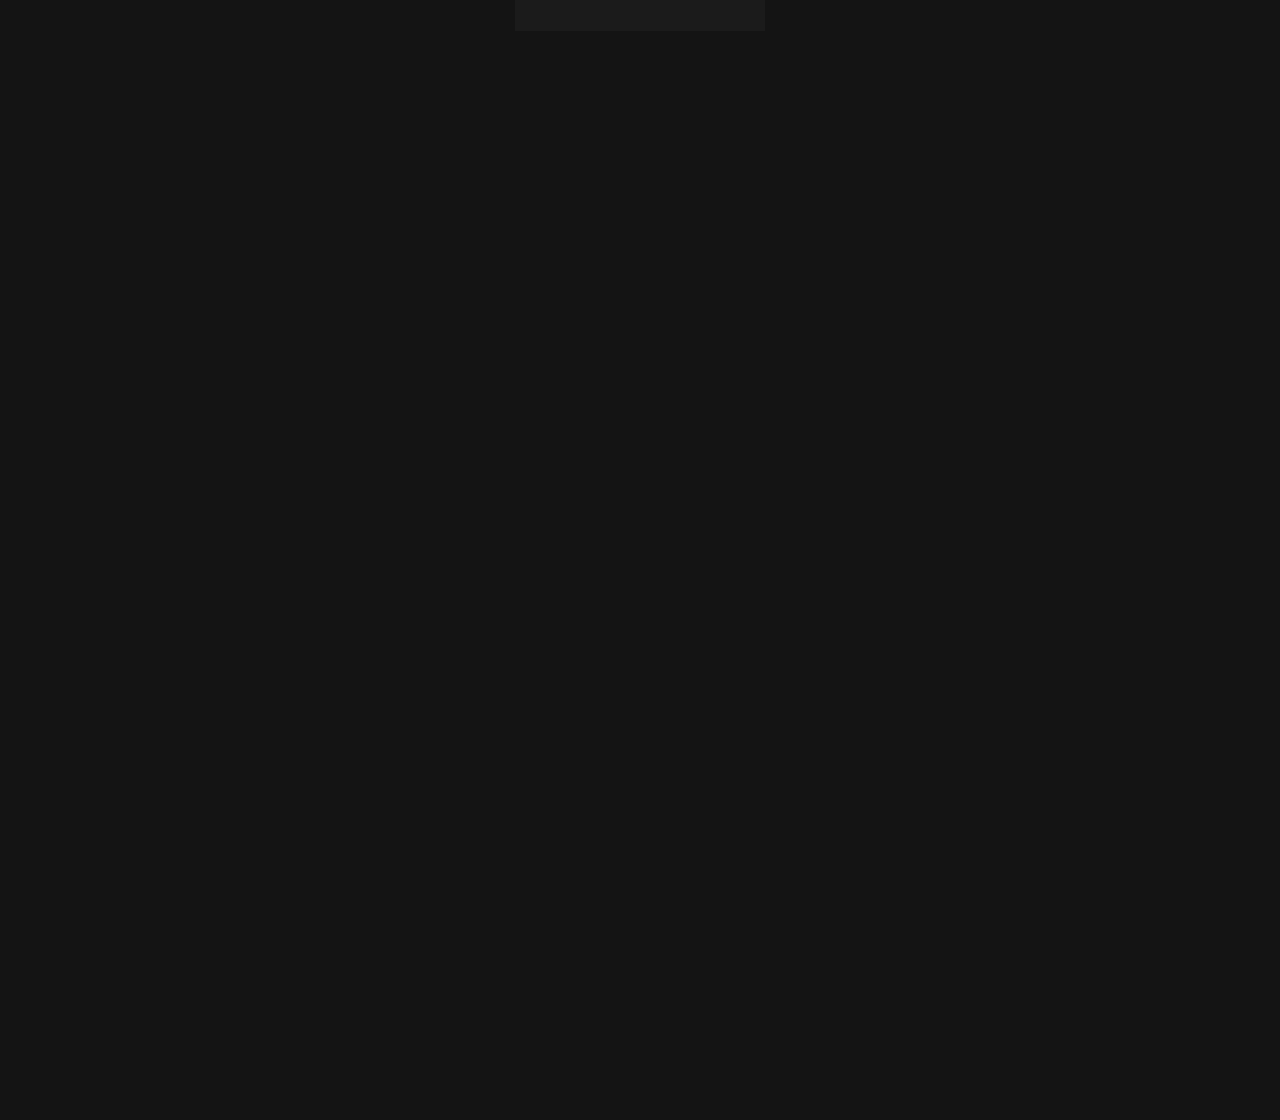
==== commit c2405ae0: "feat: add randomized whole-viewport cover glitch effect Trigger a 4-second periodic SVG viewport gli" ====
--- a/index.html
+++ b/index.html
@@ -61,6 +61,7 @@
   <script src="bend-shader.js"></script>
   <script src="bend-view.js"></script>
   <script src="ascii-title-sweep.js"></script>
+  <script src="cover-glitch.js"></script>
   <script src="main.js"></script>
 </body>
 </html>
--- a/styles.css
+++ b/styles.css
@@ -109,6 +109,8 @@
   transform-origin: top;
   pointer-events: none;
 }
+
+.cover-glitch { position: fixed; inset: 0; width: 100%; height: 100%; z-index: 31; pointer-events: none; }
 
 .chapter-turn {
   position: fixed;
@@ -1117,3 +1119,5 @@
   .campus { transform: none; }
   .paper-body { opacity: 1; transform: none; }
 }
+
+html.cover-glitch-active { filter: url(#cover-viewport-slices); }
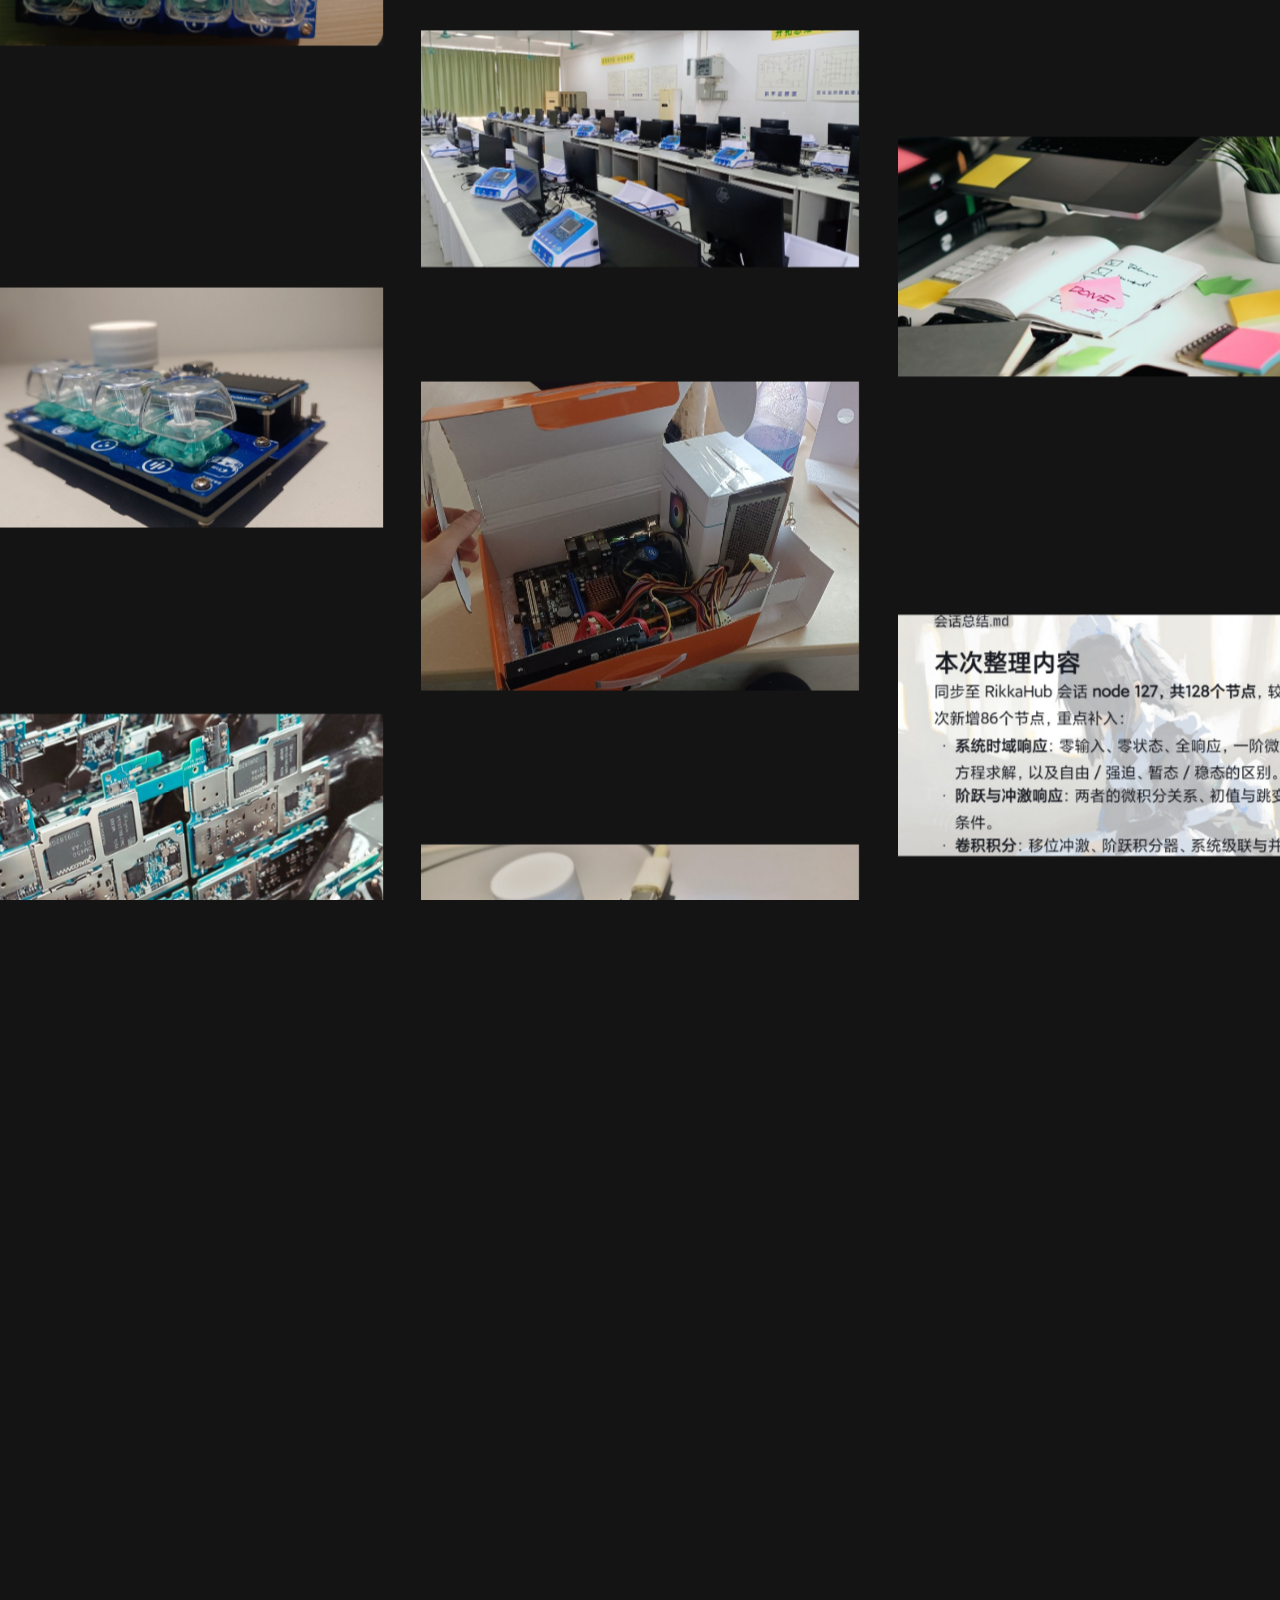
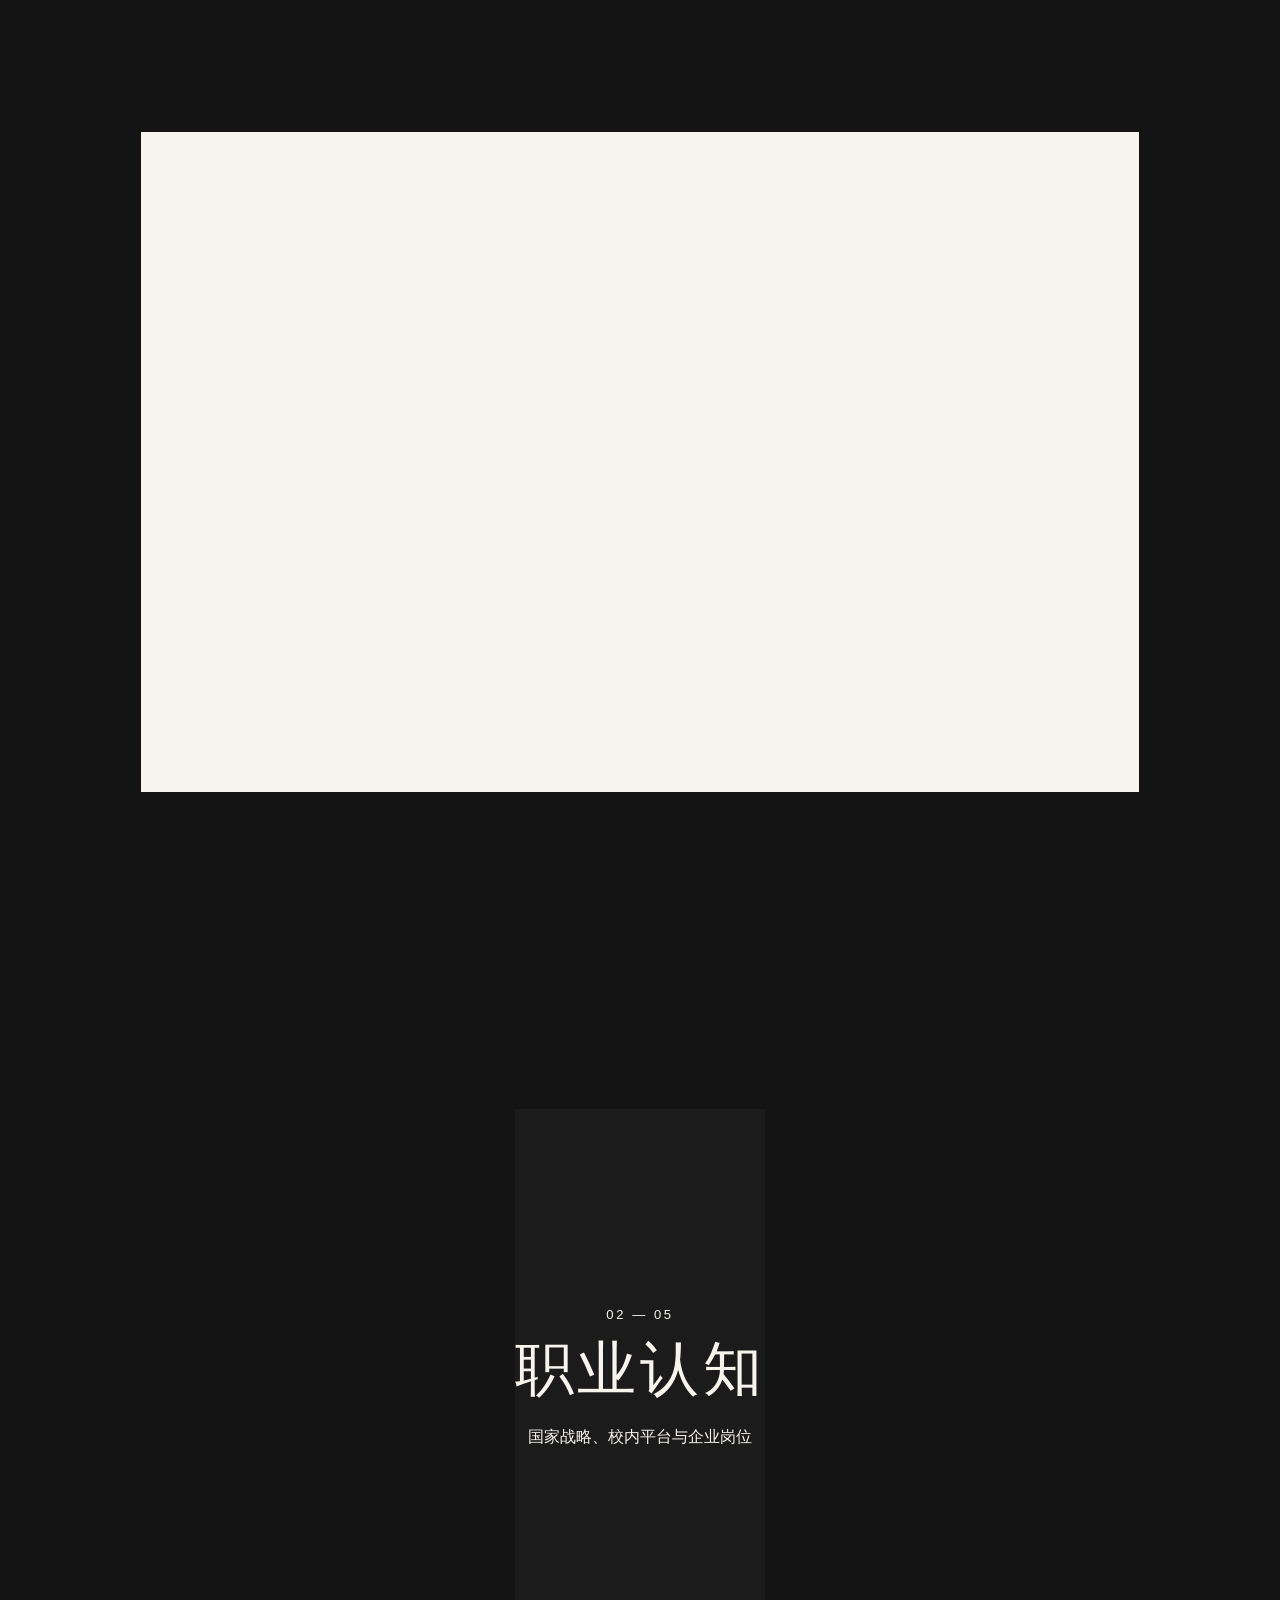
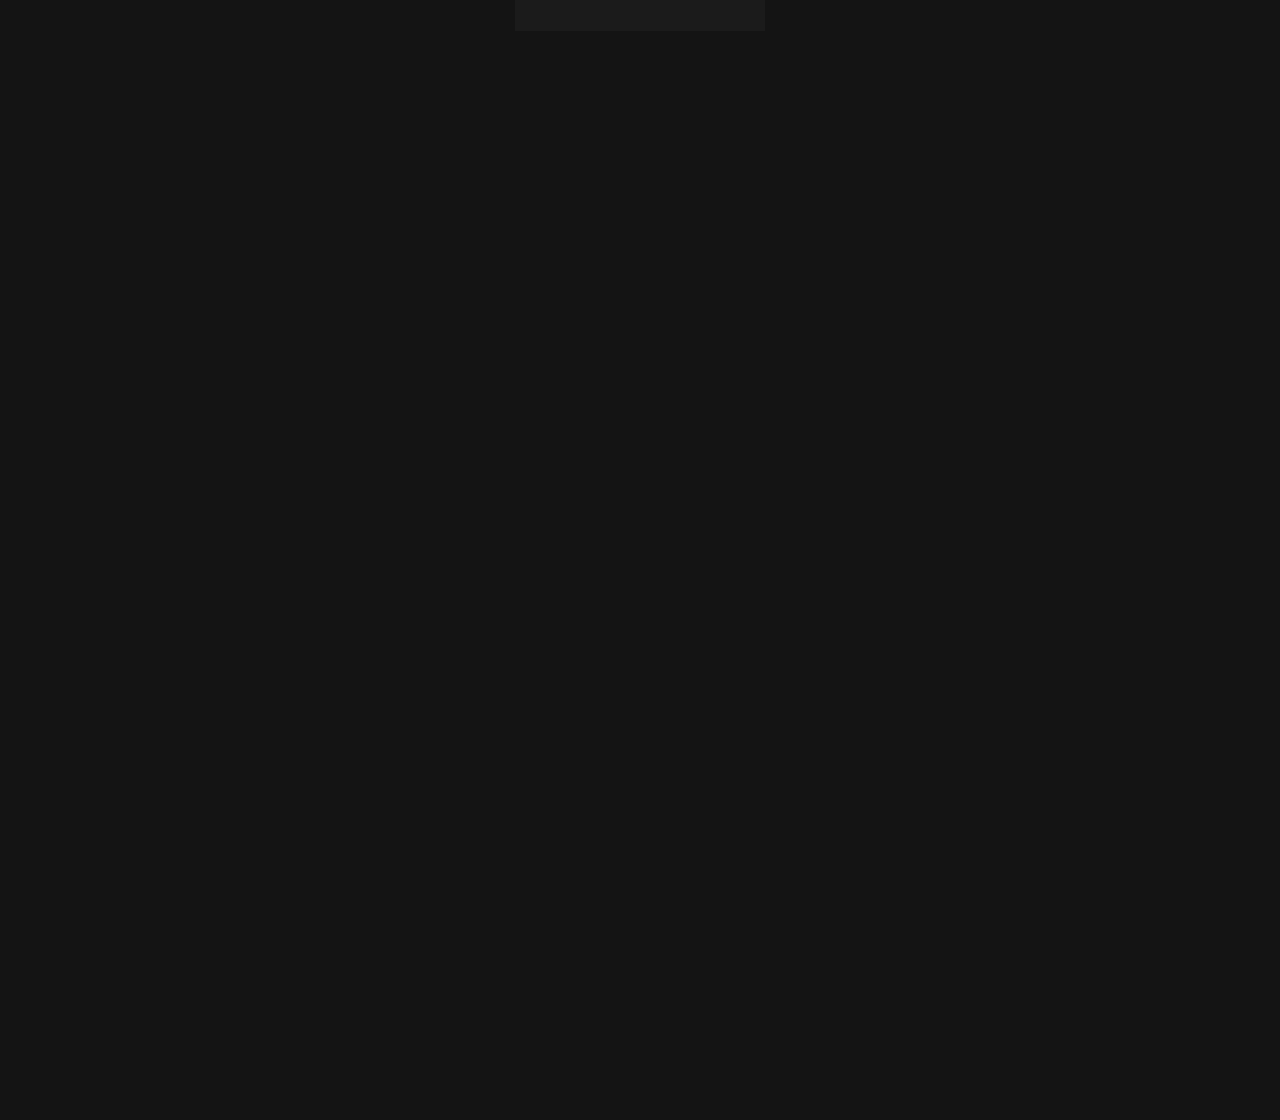
==== commit 8a3b53e1: "feat: add homepage ripple interaction" ====
--- a/index.html
+++ b/index.html
@@ -62,6 +62,7 @@
   <script src="bend-view.js"></script>
   <script src="ascii-title-sweep.js"></script>
   <script src="cover-glitch.js"></script>
+  <script src="home-ripple.js"></script>
   <script src="main.js"></script>
 </body>
 </html>
--- a/styles.css
+++ b/styles.css
@@ -111,6 +111,9 @@
 }
 
 .cover-glitch { position: fixed; inset: 0; width: 100%; height: 100%; z-index: 31; pointer-events: none; }
+.home-ripple, .home-ripple-glint { position: fixed; inset: 0; width: 100%; height: 100%; z-index: 50; pointer-events: none; }
+.home-ripple { z-index: 49; }
+.home-ripple-lens { position: fixed; pointer-events: none; backdrop-filter: url(#home-viewport-ripple); -webkit-backdrop-filter: url(#home-viewport-ripple); }
 
 .chapter-turn {
   position: fixed;
